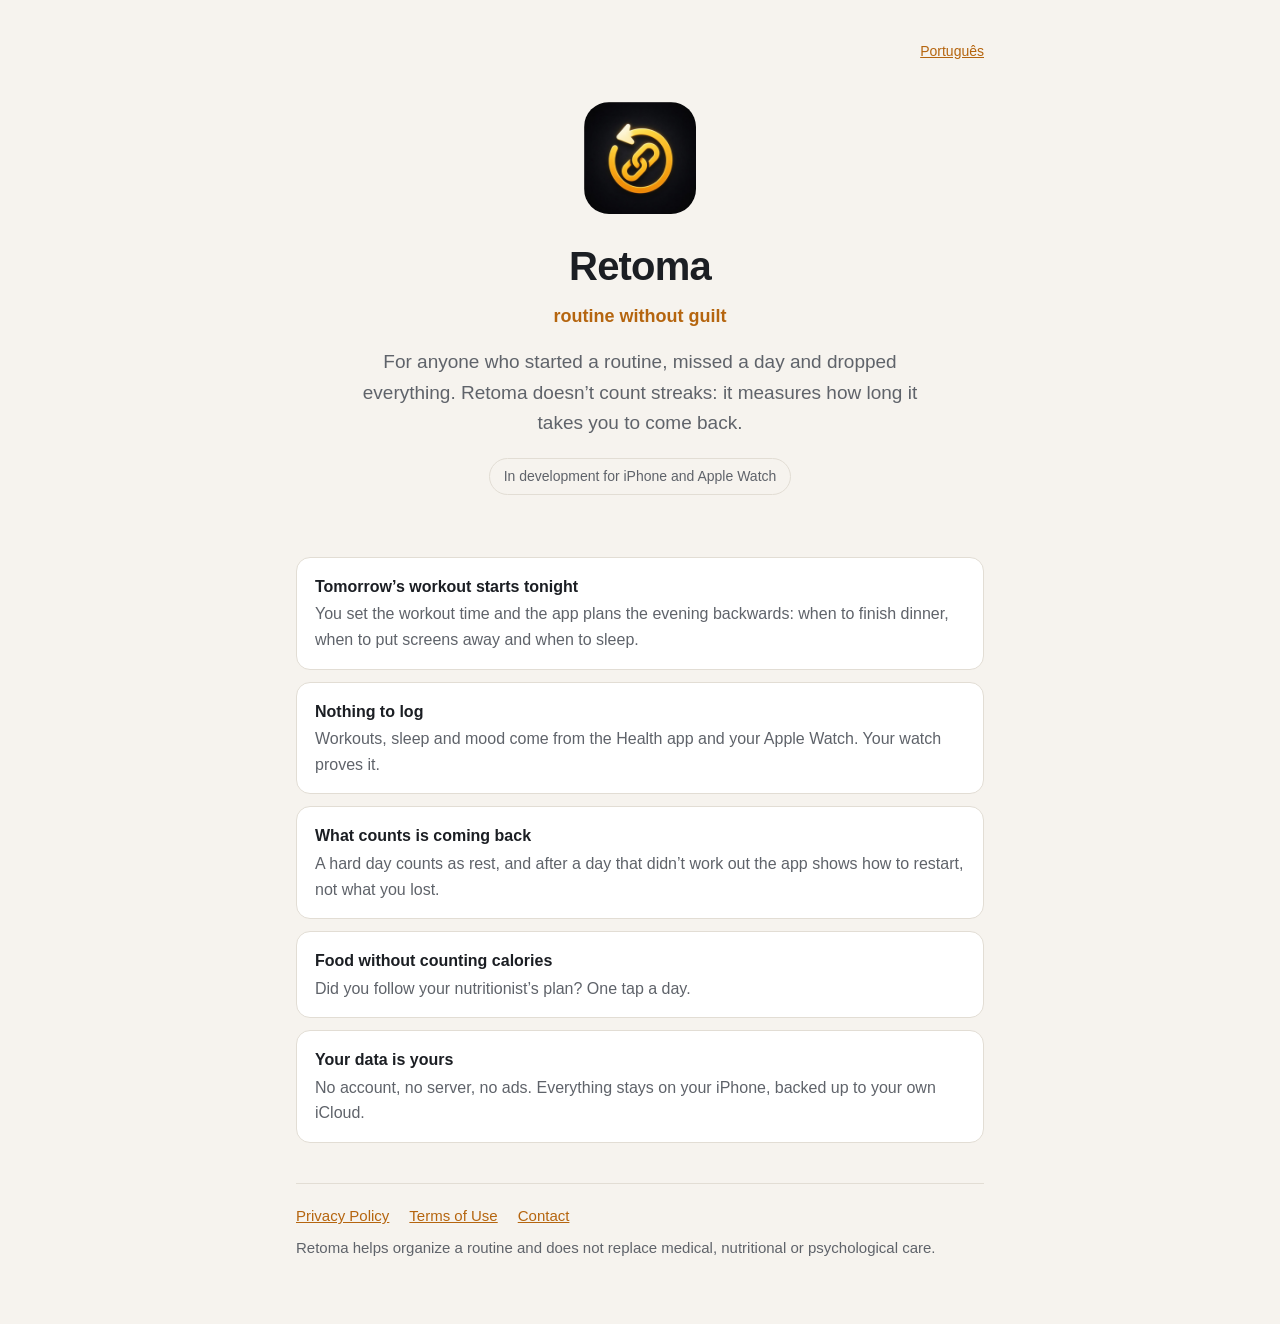
==== en/index.html @ 83d5cd6e "Página pública do Retoma: apresentação, privacidade e termos (pt e en) Co-Authored-By: Claude Opus 5" ====
<!DOCTYPE html>
<html lang="en">
<head>
<meta charset="UTF-8">
<meta name="viewport" content="width=device-width, initial-scale=1.0">
<title>Retoma: routine without guilt</title>
<meta name="description" content="An iPhone and Apple Watch app that helps you keep up workouts, sleep and food without guilt: what counts is coming back.">
<link rel="icon" href="../icon.png">
<link rel="stylesheet" href="../style.css">
</head>
<body>
<main>
  <p class="lang"><a href="../" hreflang="pt-BR" lang="pt-BR">Português</a></p>

  <section class="hero">
    <img src="../icon.png" alt="Retoma icon: a chain link inside a return arrow">
    <h1>Retoma</h1>
    <p class="tagline">routine without guilt</p>
    <p class="lead">For anyone who started a routine, missed a day and dropped everything. Retoma doesn’t count streaks: it measures how long it takes you to come back.</p>
    <p class="status">In development for iPhone and Apple Watch</p>
  </section>

  <ul class="features">
    <li><strong>Tomorrow’s workout starts tonight</strong><span>You set the workout time and the app plans the evening backwards: when to finish dinner, when to put screens away and when to sleep.</span></li>
    <li><strong>Nothing to log</strong><span>Workouts, sleep and mood come from the Health app and your Apple Watch. Your watch proves it.</span></li>
    <li><strong>What counts is coming back</strong><span>A hard day counts as rest, and after a day that didn’t work out the app shows how to restart, not what you lost.</span></li>
    <li><strong>Food without counting calories</strong><span>Did you follow your nutritionist’s plan? One tap a day.</span></li>
    <li><strong>Your data is yours</strong><span>No account, no server, no ads. Everything stays on your iPhone, backed up to your own iCloud.</span></li>
  </ul>

  <footer>
    <nav aria-label="Documents">
      <a href="./privacy.html">Privacy Policy</a>
      <a href="./terms.html">Terms of Use</a>
      <a href="mailto:afonsohlc@gmail.com">Contact</a>
    </nav>
    Retoma helps organize a routine and does not replace medical, nutritional or psychological care.
  </footer>
</main>
</body>
</html>
---- style.css ----
:root {
  --bg: #f6f3ee;
  --surface: #ffffff;
  --text: #1b1e23;
  --muted: #5f636a;
  --line: #e2ddd4;
  --accent: #b5650f;
}
@media (prefers-color-scheme: dark) {
  :root {
    --bg: #0d0f12;
    --surface: #171a1f;
    --text: #f3efe7;
    --muted: #a3a8b1;
    --line: #2a2f37;
    --accent: #f2a13b;
  }
}
* { box-sizing: border-box; }
body {
  margin: 0;
  background: var(--bg);
  color: var(--text);
  font-family: -apple-system, BlinkMacSystemFont, "Segoe UI", Roboto, Helvetica, Arial, sans-serif;
  line-height: 1.6;
  -webkit-font-smoothing: antialiased;
}
main { max-width: 720px; margin: 0 auto; padding: 40px 16px 64px; }
a { color: var(--accent); }
a:focus-visible { outline: 2px solid var(--accent); outline-offset: 2px; border-radius: 4px; }
.lang { text-align: right; font-size: 14px; margin: 0 0 24px; }
.hero { text-align: center; padding: 16px 0 8px; }
.hero img { width: 112px; height: 112px; border-radius: 25px; display: block; margin: 0 auto 20px; }
.hero h1 { font-size: 40px; letter-spacing: -0.02em; margin: 0; }
.tagline { color: var(--accent); font-weight: 600; font-size: 18px; margin: 4px 0 16px; }
.lead { font-size: 19px; color: var(--muted); max-width: 560px; margin: 0 auto; }
.status {
  display: inline-block;
  margin-top: 20px;
  padding: 6px 14px;
  border: 1px solid var(--line);
  border-radius: 999px;
  font-size: 14px;
  color: var(--muted);
}
.features { display: grid; gap: 12px; margin: 40px 0; padding: 0; list-style: none; }
.features li { background: var(--surface); border: 1px solid var(--line); border-radius: 14px; padding: 16px 18px; }
.features strong { display: block; margin-bottom: 2px; }
.features span { color: var(--muted); }
footer { border-top: 1px solid var(--line); padding-top: 20px; font-size: 15px; color: var(--muted); }
footer nav { display: flex; flex-wrap: wrap; gap: 8px 20px; margin-bottom: 8px; }
.doc h1 { font-size: 30px; letter-spacing: -0.01em; margin: 0 0 4px; }
.doc .meta { color: var(--muted); margin: 0 0 24px; }
.doc h2 { font-size: 20px; margin: 32px 0 8px; }
.doc .summary { background: var(--surface); border: 1px solid var(--line); border-radius: 14px; padding: 14px 18px; }
.back { display: inline-block; margin-bottom: 20px; }
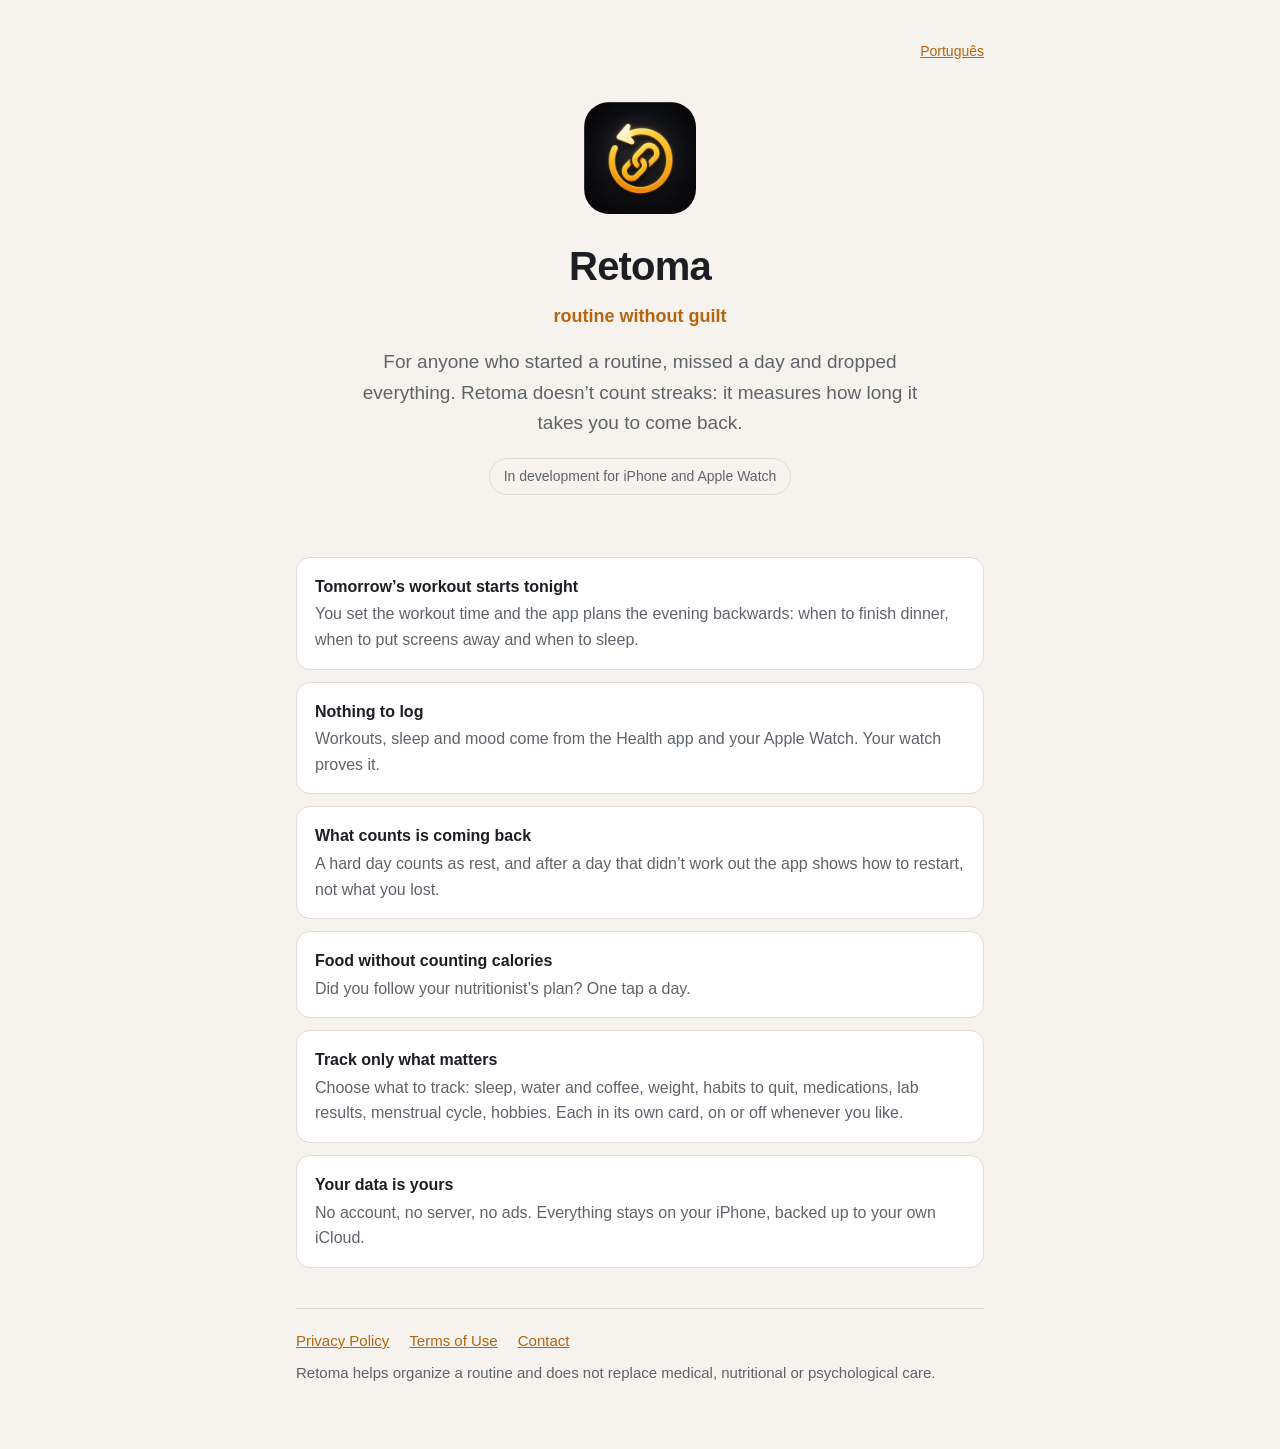
==== commit 6d1384f6: "Página e privacidade: acompanhe só o que importa, exames no app Arquivos Co-Authored-By: Claude Opus" ====
--- a/en/index.html
+++ b/en/index.html
@@ -25,6 +25,7 @@
     <li><strong>Nothing to log</strong><span>Workouts, sleep and mood come from the Health app and your Apple Watch. Your watch proves it.</span></li>
     <li><strong>What counts is coming back</strong><span>A hard day counts as rest, and after a day that didn’t work out the app shows how to restart, not what you lost.</span></li>
     <li><strong>Food without counting calories</strong><span>Did you follow your nutritionist’s plan? One tap a day.</span></li>
+    <li><strong>Track only what matters</strong><span>Choose what to track: sleep, water and coffee, weight, habits to quit, medications, lab results, menstrual cycle, hobbies. Each in its own card, on or off whenever you like.</span></li>
     <li><strong>Your data is yours</strong><span>No account, no server, no ads. Everything stays on your iPhone, backed up to your own iCloud.</span></li>
   </ul>
 
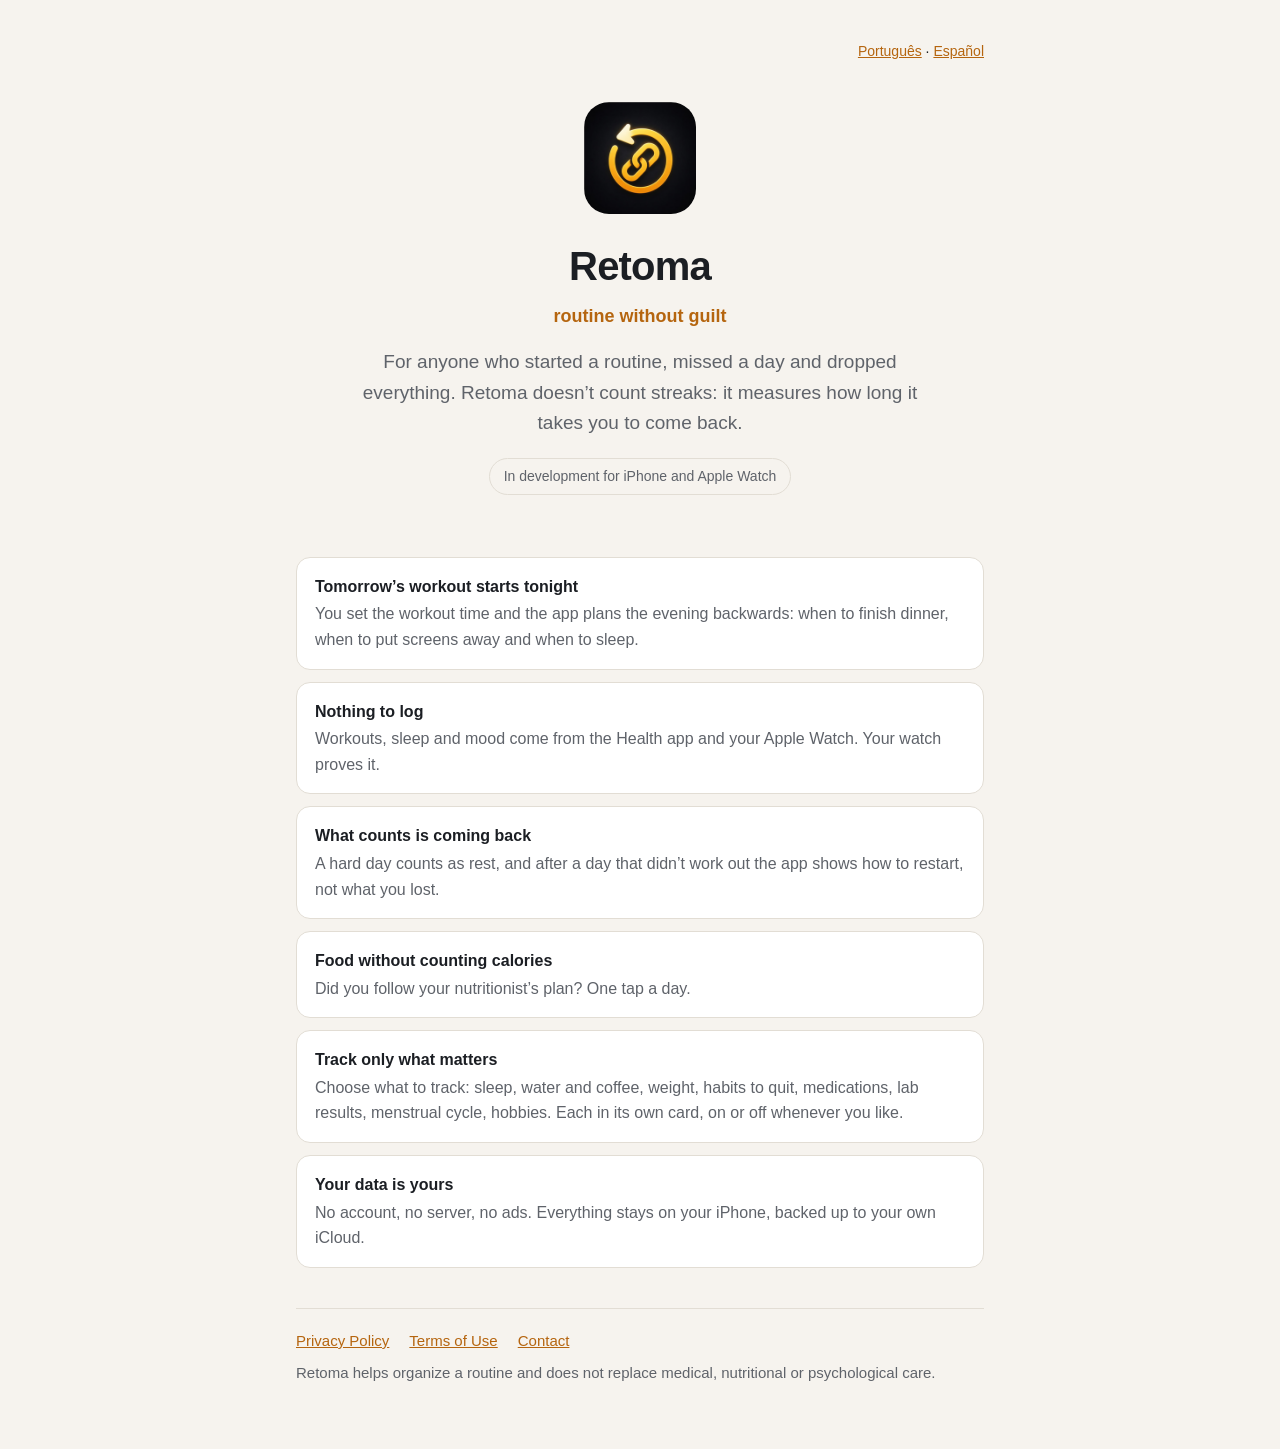
==== commit 2c83e1b1: "Site em espanhol: início, privacidade e termos (iPhone e Android) Co-Authored-By: Claude Opus 5.5 <n" ====
--- a/en/index.html
+++ b/en/index.html
@@ -10,7 +10,7 @@
 </head>
 <body>
 <main>
-  <p class="lang"><a href="../" hreflang="pt-BR" lang="pt-BR">Português</a></p>
+  <p class="lang"><a href="../" hreflang="pt-BR" lang="pt-BR">Português</a> · <a href="../es/" hreflang="es" lang="es">Español</a></p>
 
   <section class="hero">
     <img src="../icon.png" alt="Retoma icon: a chain link inside a return arrow">
